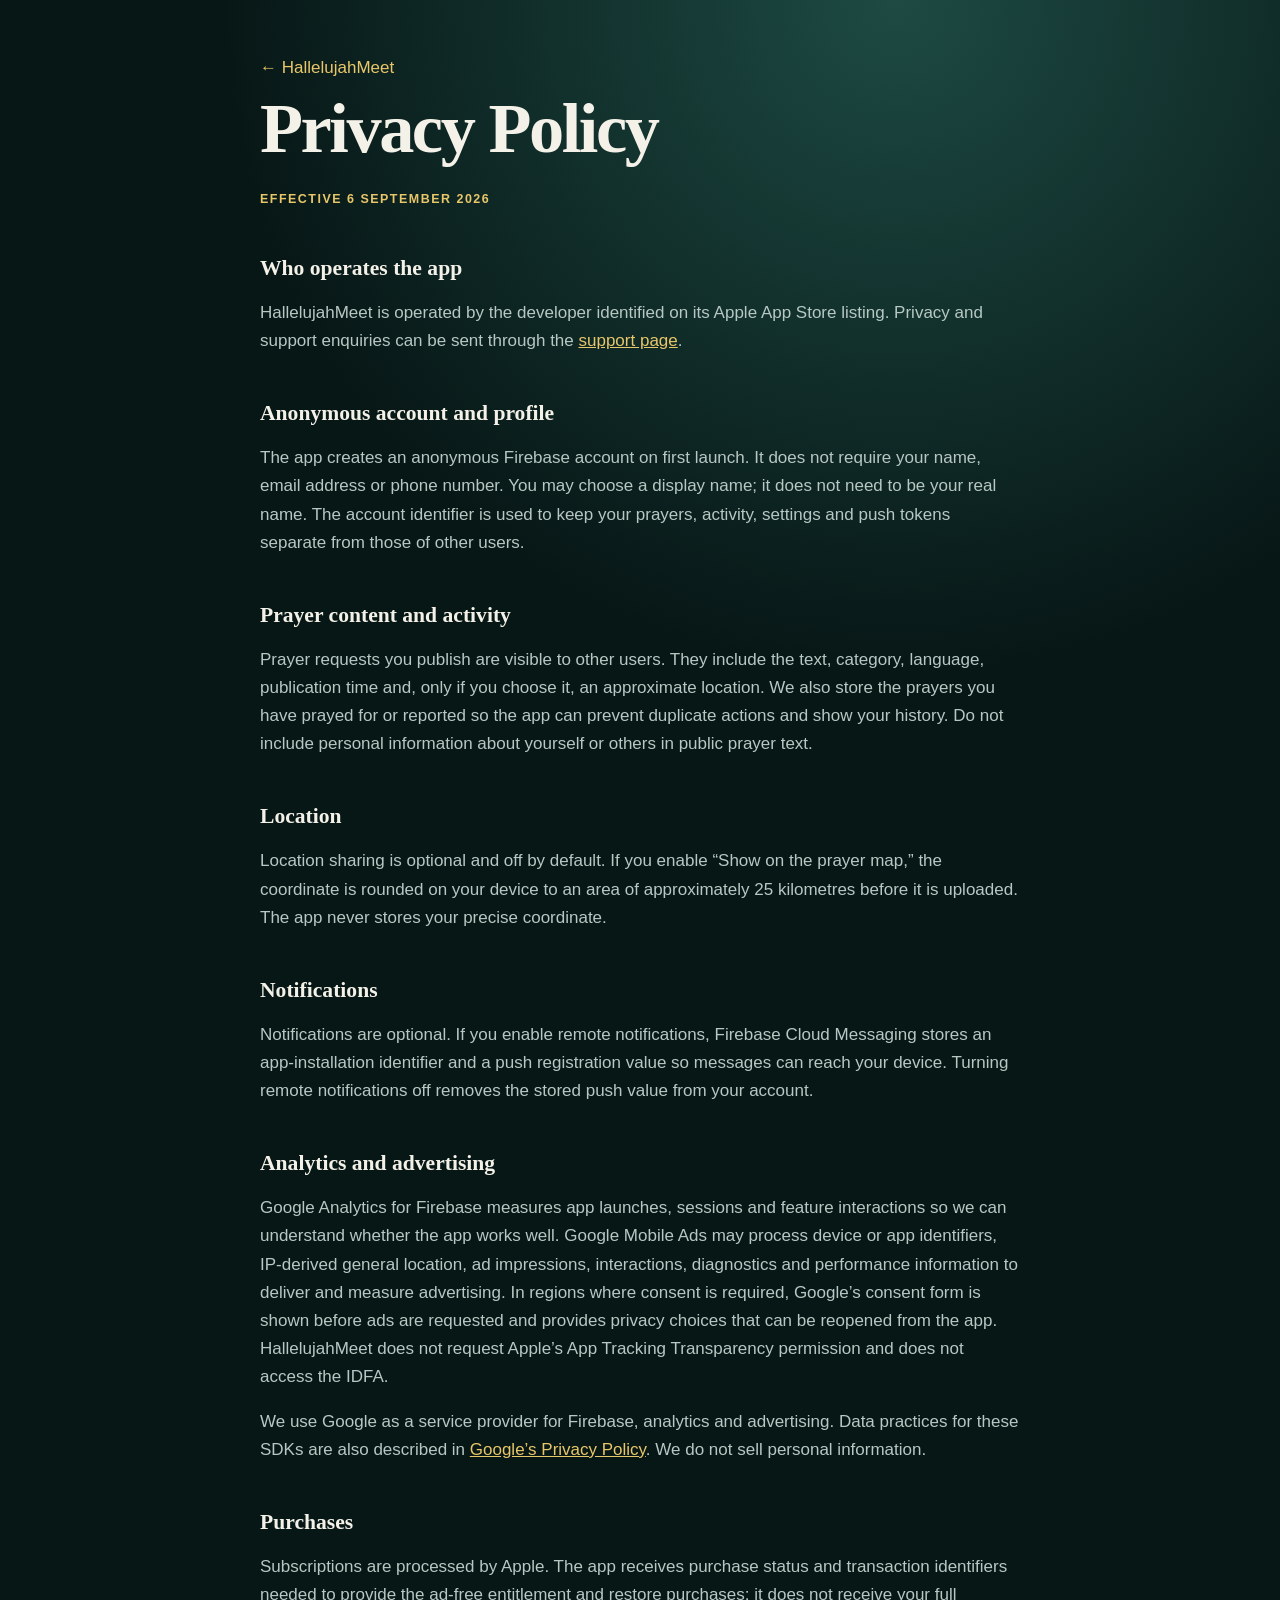
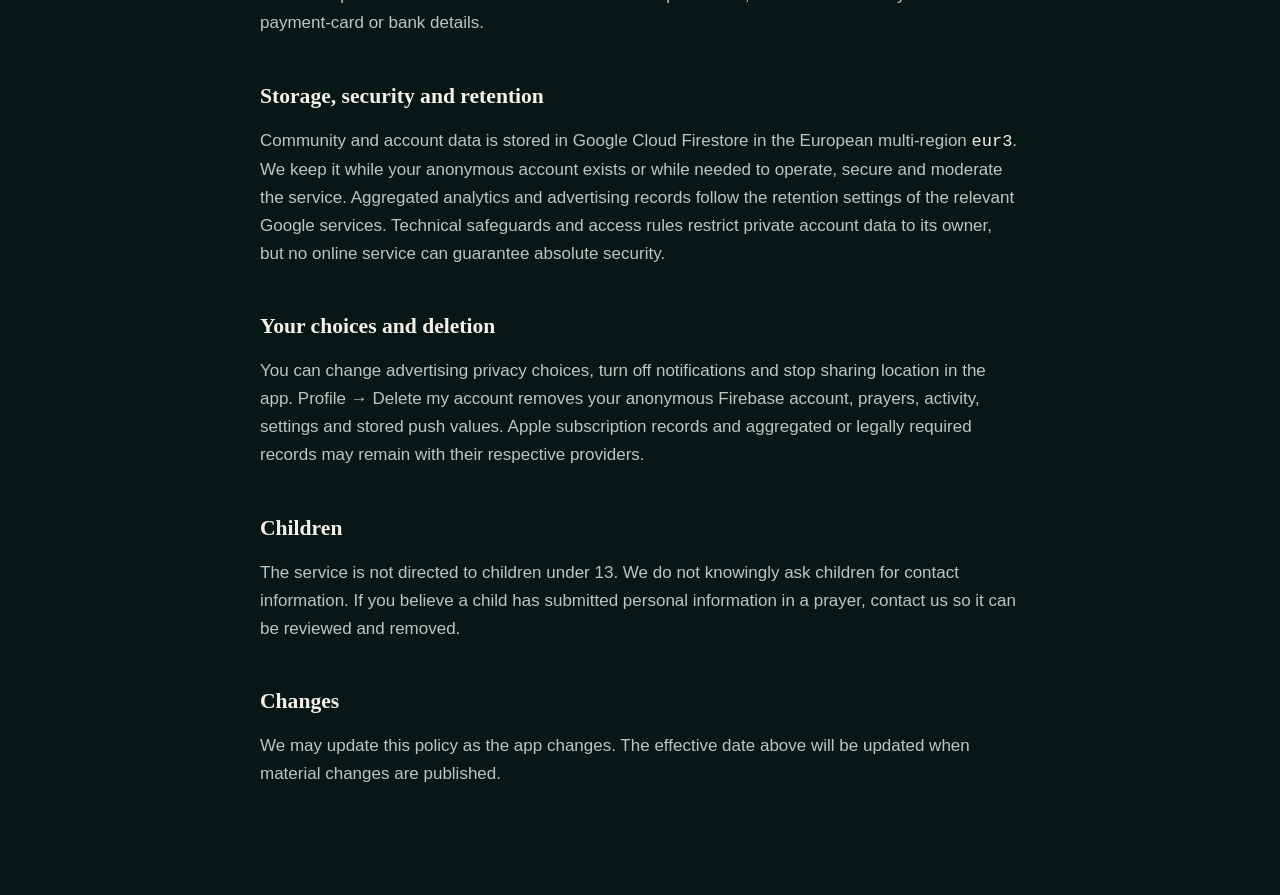
==== privacy.html @ e1a0b3e7 "Create privacy.html" ====
<!doctype html>
<html lang="en">
<head>
  <meta charset="utf-8">
  <meta name="viewport" content="width=device-width, initial-scale=1">
  <title>Privacy Policy – HallelujahMeet</title>
  <meta name="description" content="Privacy Policy for the HallelujahMeet iOS app.">
  <link rel="stylesheet" href="style.css">
</head>
<body>
  <main class="document">
    <a class="back" href="index.html">← HallelujahMeet</a>
    <h1>Privacy Policy</h1>
    <p class="updated">Effective 6 September 2026</p>

    <h2>Who operates the app</h2>
    <p>HallelujahMeet is operated by the developer identified on its Apple App Store listing. Privacy and support enquiries can be sent through the <a href="support.html">support page</a>.</p>

    <h2>Anonymous account and profile</h2>
    <p>The app creates an anonymous Firebase account on first launch. It does not require your name, email address or phone number. You may choose a display name; it does not need to be your real name. The account identifier is used to keep your prayers, activity, settings and push tokens separate from those of other users.</p>

    <h2>Prayer content and activity</h2>
    <p>Prayer requests you publish are visible to other users. They include the text, category, language, publication time and, only if you choose it, an approximate location. We also store the prayers you have prayed for or reported so the app can prevent duplicate actions and show your history. Do not include personal information about yourself or others in public prayer text.</p>

    <h2>Location</h2>
    <p>Location sharing is optional and off by default. If you enable “Show on the prayer map,” the coordinate is rounded on your device to an area of approximately 25 kilometres before it is uploaded. The app never stores your precise coordinate.</p>

    <h2>Notifications</h2>
    <p>Notifications are optional. If you enable remote notifications, Firebase Cloud Messaging stores an app-installation identifier and a push registration value so messages can reach your device. Turning remote notifications off removes the stored push value from your account.</p>

    <h2>Analytics and advertising</h2>
    <p>Google Analytics for Firebase measures app launches, sessions and feature interactions so we can understand whether the app works well. Google Mobile Ads may process device or app identifiers, IP-derived general location, ad impressions, interactions, diagnostics and performance information to deliver and measure advertising. In regions where consent is required, Google’s consent form is shown before ads are requested and provides privacy choices that can be reopened from the app. HallelujahMeet does not request Apple’s App Tracking Transparency permission and does not access the IDFA.</p>
    <p>We use Google as a service provider for Firebase, analytics and advertising. Data practices for these SDKs are also described in <a href="https://policies.google.com/privacy">Google’s Privacy Policy</a>. We do not sell personal information.</p>

    <h2>Purchases</h2>
    <p>Subscriptions are processed by Apple. The app receives purchase status and transaction identifiers needed to provide the ad-free entitlement and restore purchases; it does not receive your full payment-card or bank details.</p>

    <h2>Storage, security and retention</h2>
    <p>Community and account data is stored in Google Cloud Firestore in the European multi-region <code>eur3</code>. We keep it while your anonymous account exists or while needed to operate, secure and moderate the service. Aggregated analytics and advertising records follow the retention settings of the relevant Google services. Technical safeguards and access rules restrict private account data to its owner, but no online service can guarantee absolute security.</p>

    <h2>Your choices and deletion</h2>
    <p>You can change advertising privacy choices, turn off notifications and stop sharing location in the app. Profile → Delete my account removes your anonymous Firebase account, prayers, activity, settings and stored push values. Apple subscription records and aggregated or legally required records may remain with their respective providers.</p>

    <h2>Children</h2>
    <p>The service is not directed to children under 13. We do not knowingly ask children for contact information. If you believe a child has submitted personal information in a prayer, contact us so it can be reviewed and removed.</p>

    <h2>Changes</h2>
    <p>We may update this policy as the app changes. The effective date above will be updated when material changes are published.</p>
  </main>
</body>
</html>
---- style.css ----
:root {
  color-scheme: dark;
  --bg: #071716;
  --panel: #102725;
  --text: #f4f1e8;
  --muted: #b7c8c3;
  --accent: #e8c66a;
  --line: rgba(255,255,255,.12);
}
* { box-sizing: border-box; }
body {
  margin: 0;
  min-height: 100vh;
  font: 17px/1.65 ui-sans-serif, -apple-system, BlinkMacSystemFont, "Segoe UI", sans-serif;
  color: var(--text);
  background: radial-gradient(circle at 70% 0%, #1d4a43 0, var(--bg) 42rem);
}
main { width: min(760px, calc(100% - 40px)); margin: 0 auto; padding: 12vh 0 10vh; }
.document { padding-top: 54px; }
h1 { max-width: 680px; margin: .15em 0 .35em; font: 700 clamp(2.4rem, 9vw, 5.5rem)/1.02 ui-serif, Georgia, serif; letter-spacing: -.035em; }
.document h1 { font-size: clamp(2.3rem, 7vw, 4.4rem); }
h2 { margin: 2.1em 0 .35em; font: 650 1.35rem/1.25 ui-serif, Georgia, serif; }
p { color: var(--muted); }
a { color: var(--accent); }
.eyebrow, .updated { color: var(--accent); text-transform: uppercase; letter-spacing: .12em; font-size: .78rem; font-weight: 700; }
nav { display: grid; gap: 14px; margin-top: 42px; }
.card { display: flex; justify-content: space-between; gap: 20px; padding: 22px; border: 1px solid var(--line); border-radius: 18px; background: var(--panel); text-decoration: none; }
.card strong { color: var(--text); }
.card span { color: var(--muted); text-align: right; }
.back { text-decoration: none; }
code { color: var(--text); }
@media (max-width: 520px) { .card { flex-direction: column; } .card span { text-align: left; } }
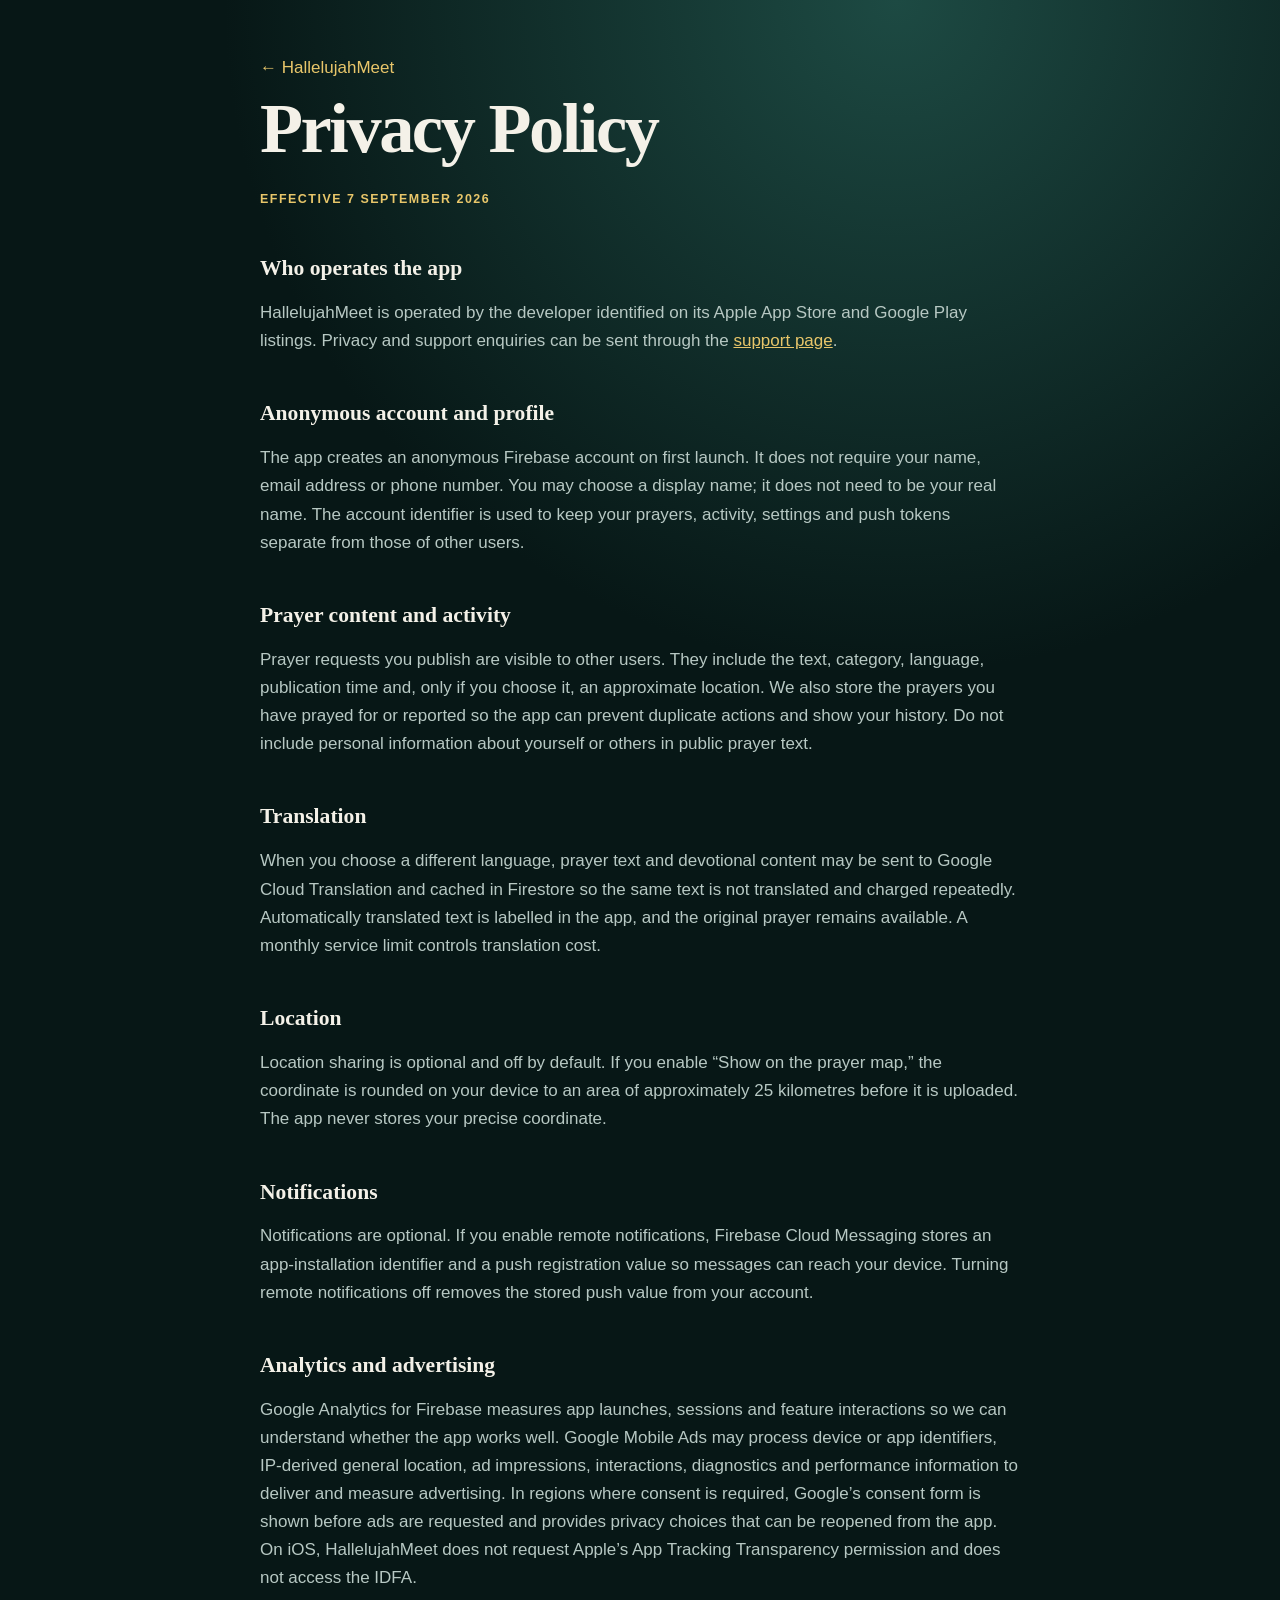
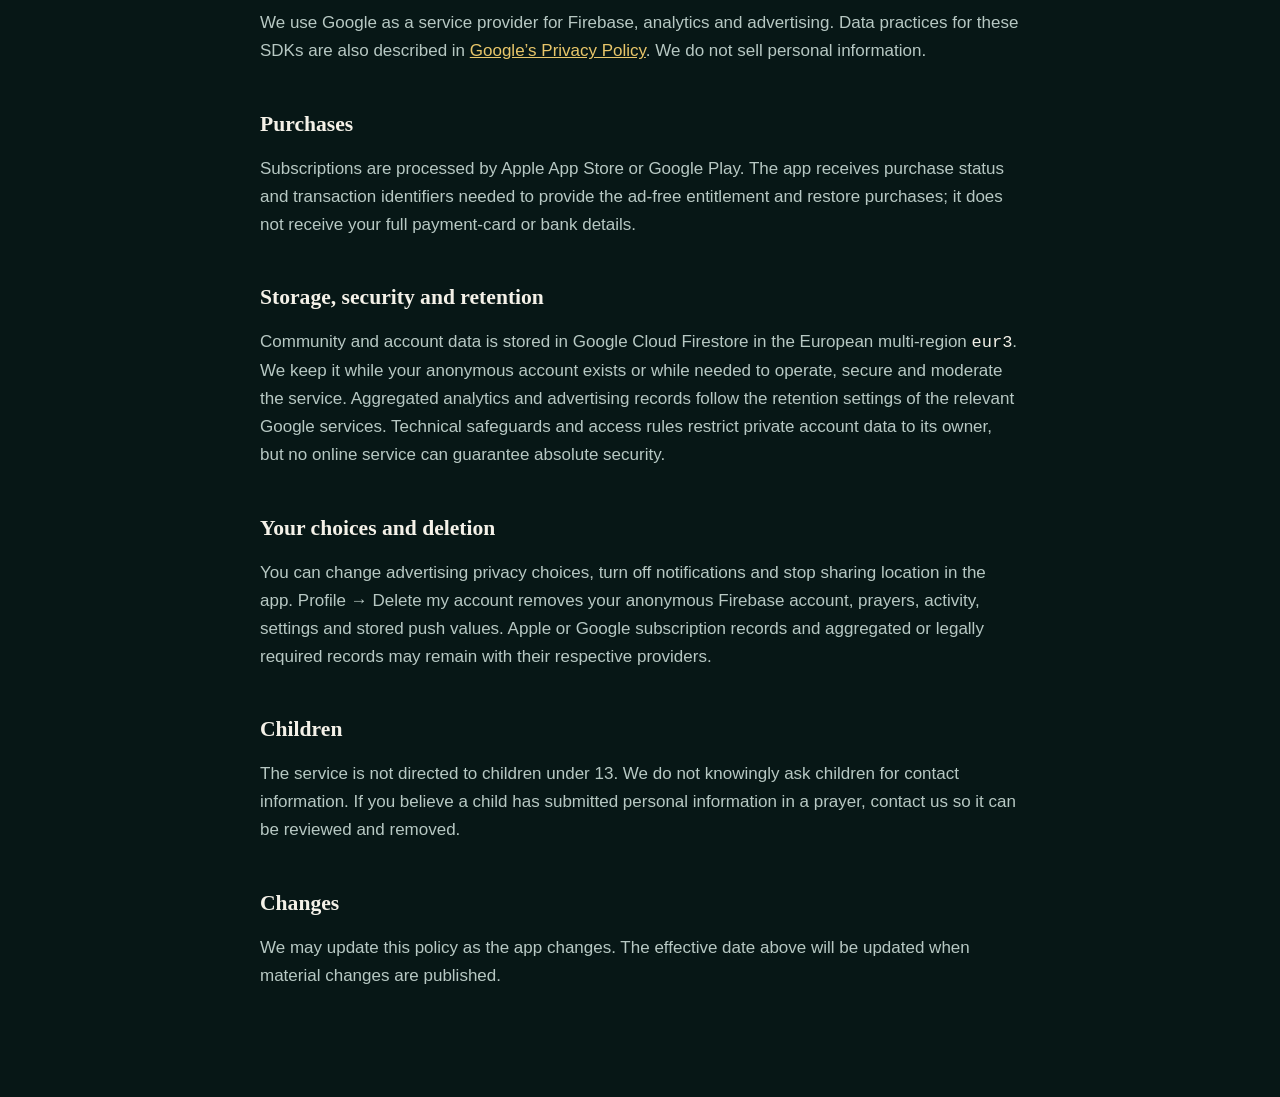
==== commit ab5467a0: "Add Android and translation privacy details" ====
--- a/privacy.html
+++ b/privacy.html
@@ -4,23 +4,26 @@
   <meta charset="utf-8">
   <meta name="viewport" content="width=device-width, initial-scale=1">
   <title>Privacy Policy – HallelujahMeet</title>
-  <meta name="description" content="Privacy Policy for the HallelujahMeet iOS app.">
+  <meta name="description" content="Privacy Policy for the HallelujahMeet iOS and Android apps.">
   <link rel="stylesheet" href="style.css">
 </head>
 <body>
   <main class="document">
     <a class="back" href="index.html">← HallelujahMeet</a>
     <h1>Privacy Policy</h1>
-    <p class="updated">Effective 6 September 2026</p>
+    <p class="updated">Effective 7 September 2026</p>
 
     <h2>Who operates the app</h2>
-    <p>HallelujahMeet is operated by the developer identified on its Apple App Store listing. Privacy and support enquiries can be sent through the <a href="support.html">support page</a>.</p>
+    <p>HallelujahMeet is operated by the developer identified on its Apple App Store and Google Play listings. Privacy and support enquiries can be sent through the <a href="support.html">support page</a>.</p>
 
     <h2>Anonymous account and profile</h2>
     <p>The app creates an anonymous Firebase account on first launch. It does not require your name, email address or phone number. You may choose a display name; it does not need to be your real name. The account identifier is used to keep your prayers, activity, settings and push tokens separate from those of other users.</p>
 
     <h2>Prayer content and activity</h2>
     <p>Prayer requests you publish are visible to other users. They include the text, category, language, publication time and, only if you choose it, an approximate location. We also store the prayers you have prayed for or reported so the app can prevent duplicate actions and show your history. Do not include personal information about yourself or others in public prayer text.</p>
+
+    <h2>Translation</h2>
+    <p>When you choose a different language, prayer text and devotional content may be sent to Google Cloud Translation and cached in Firestore so the same text is not translated and charged repeatedly. Automatically translated text is labelled in the app, and the original prayer remains available. A monthly service limit controls translation cost.</p>
 
     <h2>Location</h2>
     <p>Location sharing is optional and off by default. If you enable “Show on the prayer map,” the coordinate is rounded on your device to an area of approximately 25 kilometres before it is uploaded. The app never stores your precise coordinate.</p>
@@ -29,17 +32,17 @@
     <p>Notifications are optional. If you enable remote notifications, Firebase Cloud Messaging stores an app-installation identifier and a push registration value so messages can reach your device. Turning remote notifications off removes the stored push value from your account.</p>
 
     <h2>Analytics and advertising</h2>
-    <p>Google Analytics for Firebase measures app launches, sessions and feature interactions so we can understand whether the app works well. Google Mobile Ads may process device or app identifiers, IP-derived general location, ad impressions, interactions, diagnostics and performance information to deliver and measure advertising. In regions where consent is required, Google’s consent form is shown before ads are requested and provides privacy choices that can be reopened from the app. HallelujahMeet does not request Apple’s App Tracking Transparency permission and does not access the IDFA.</p>
+    <p>Google Analytics for Firebase measures app launches, sessions and feature interactions so we can understand whether the app works well. Google Mobile Ads may process device or app identifiers, IP-derived general location, ad impressions, interactions, diagnostics and performance information to deliver and measure advertising. In regions where consent is required, Google’s consent form is shown before ads are requested and provides privacy choices that can be reopened from the app. On iOS, HallelujahMeet does not request Apple’s App Tracking Transparency permission and does not access the IDFA.</p>
     <p>We use Google as a service provider for Firebase, analytics and advertising. Data practices for these SDKs are also described in <a href="https://policies.google.com/privacy">Google’s Privacy Policy</a>. We do not sell personal information.</p>
 
     <h2>Purchases</h2>
-    <p>Subscriptions are processed by Apple. The app receives purchase status and transaction identifiers needed to provide the ad-free entitlement and restore purchases; it does not receive your full payment-card or bank details.</p>
+    <p>Subscriptions are processed by Apple App Store or Google Play. The app receives purchase status and transaction identifiers needed to provide the ad-free entitlement and restore purchases; it does not receive your full payment-card or bank details.</p>
 
     <h2>Storage, security and retention</h2>
     <p>Community and account data is stored in Google Cloud Firestore in the European multi-region <code>eur3</code>. We keep it while your anonymous account exists or while needed to operate, secure and moderate the service. Aggregated analytics and advertising records follow the retention settings of the relevant Google services. Technical safeguards and access rules restrict private account data to its owner, but no online service can guarantee absolute security.</p>
 
     <h2>Your choices and deletion</h2>
-    <p>You can change advertising privacy choices, turn off notifications and stop sharing location in the app. Profile → Delete my account removes your anonymous Firebase account, prayers, activity, settings and stored push values. Apple subscription records and aggregated or legally required records may remain with their respective providers.</p>
+    <p>You can change advertising privacy choices, turn off notifications and stop sharing location in the app. Profile → Delete my account removes your anonymous Firebase account, prayers, activity, settings and stored push values. Apple or Google subscription records and aggregated or legally required records may remain with their respective providers.</p>
 
     <h2>Children</h2>
     <p>The service is not directed to children under 13. We do not knowingly ask children for contact information. If you believe a child has submitted personal information in a prayer, contact us so it can be reviewed and removed.</p>
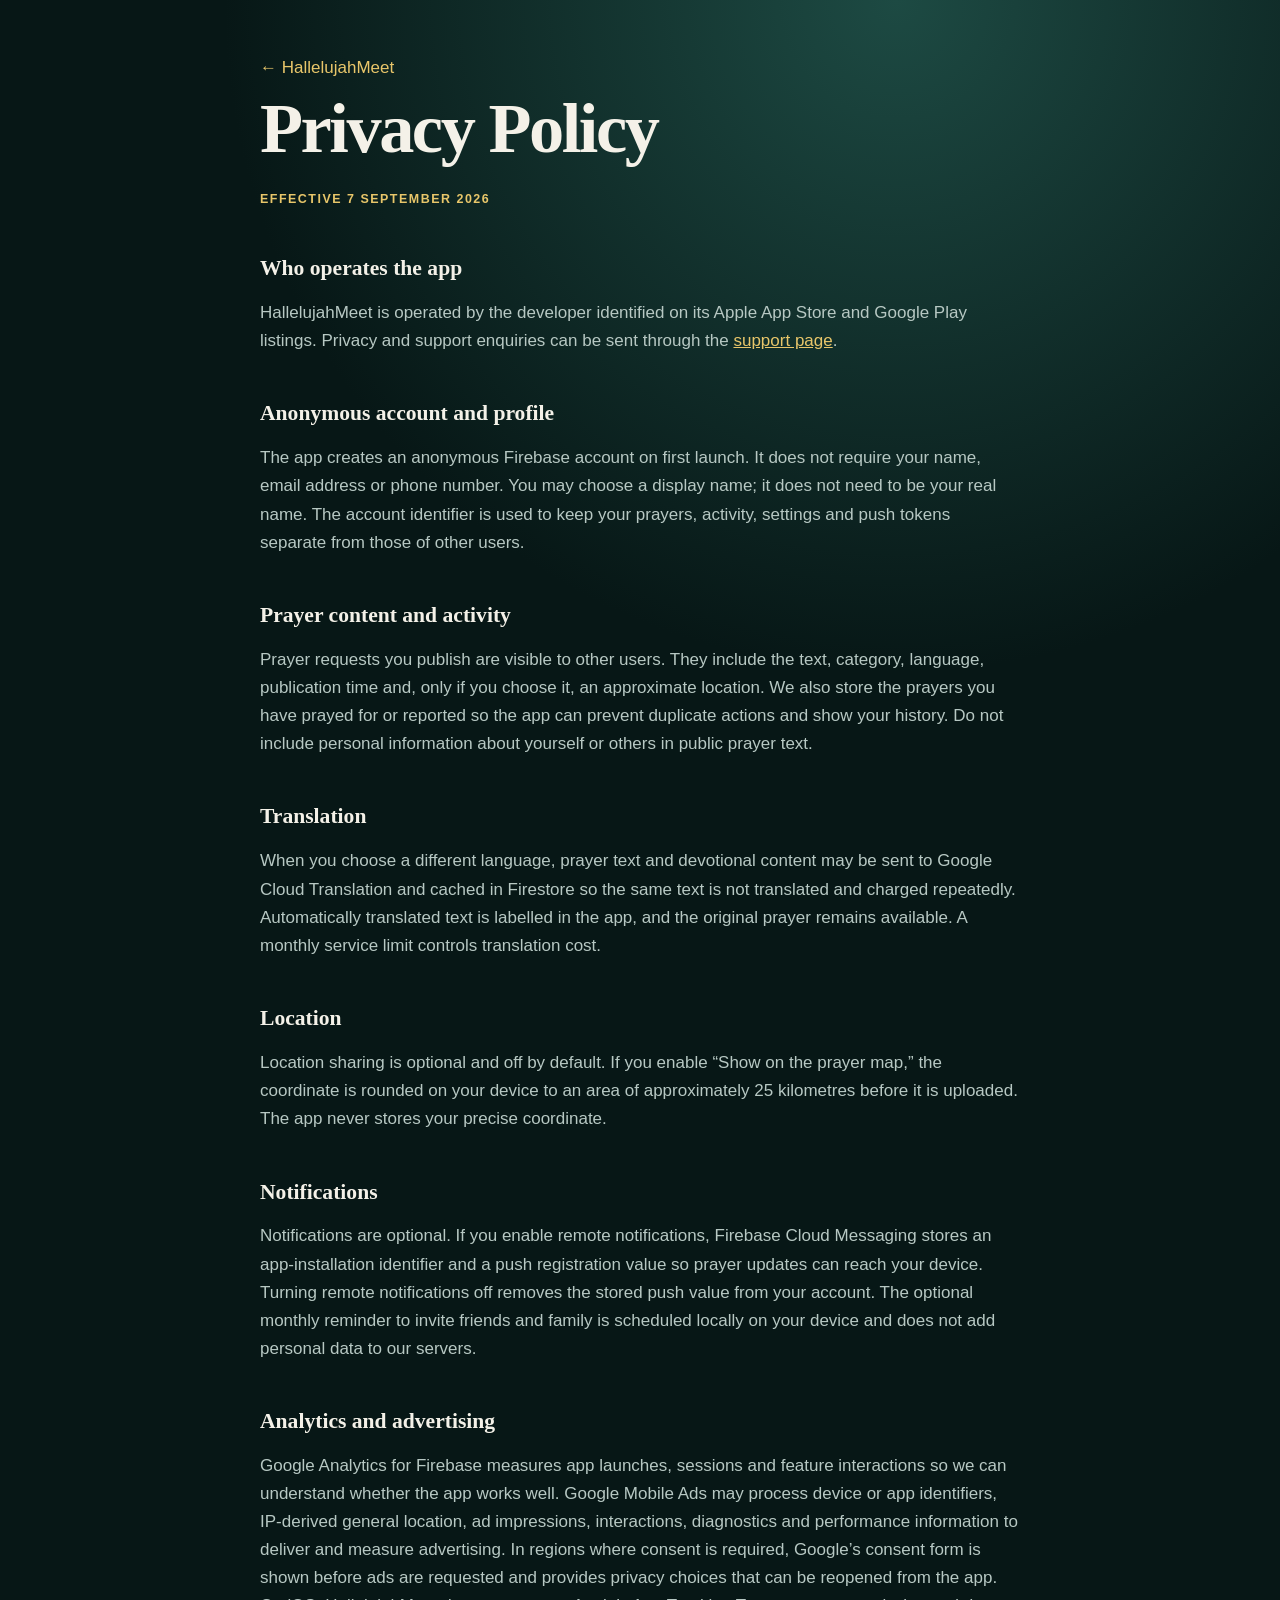
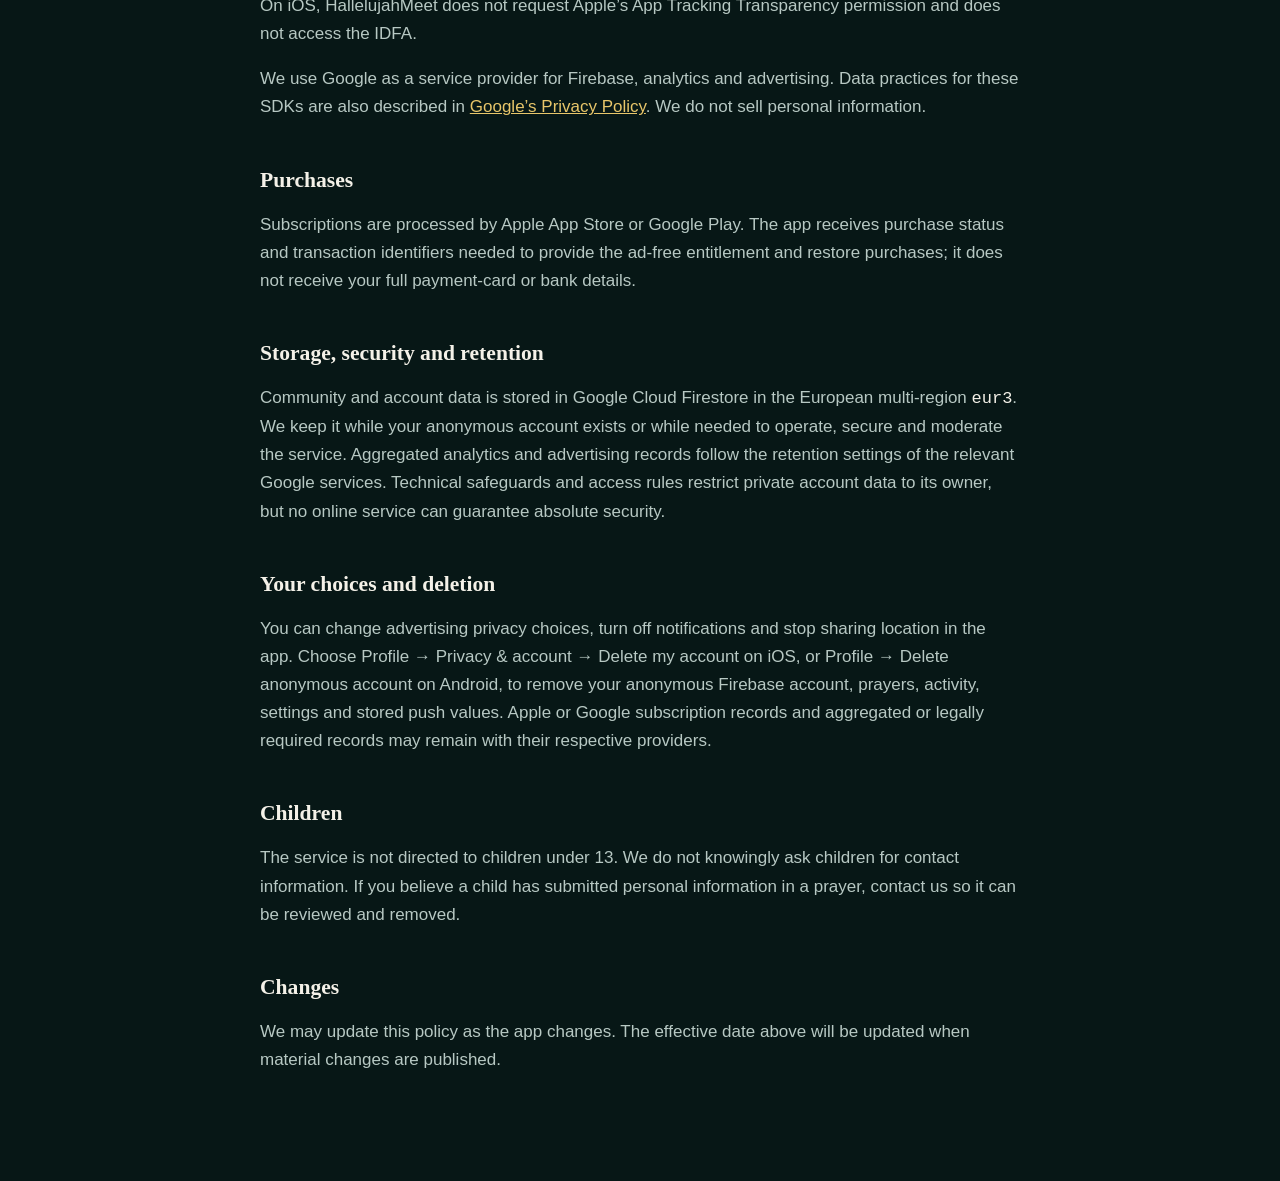
==== commit 3157320d: "Document monthly invite reminder and Android deletion" ====
--- a/privacy.html
+++ b/privacy.html
@@ -29,7 +29,7 @@
     <p>Location sharing is optional and off by default. If you enable “Show on the prayer map,” the coordinate is rounded on your device to an area of approximately 25 kilometres before it is uploaded. The app never stores your precise coordinate.</p>
 
     <h2>Notifications</h2>
-    <p>Notifications are optional. If you enable remote notifications, Firebase Cloud Messaging stores an app-installation identifier and a push registration value so messages can reach your device. Turning remote notifications off removes the stored push value from your account.</p>
+    <p>Notifications are optional. If you enable remote notifications, Firebase Cloud Messaging stores an app-installation identifier and a push registration value so prayer updates can reach your device. Turning remote notifications off removes the stored push value from your account. The optional monthly reminder to invite friends and family is scheduled locally on your device and does not add personal data to our servers.</p>
 
     <h2>Analytics and advertising</h2>
     <p>Google Analytics for Firebase measures app launches, sessions and feature interactions so we can understand whether the app works well. Google Mobile Ads may process device or app identifiers, IP-derived general location, ad impressions, interactions, diagnostics and performance information to deliver and measure advertising. In regions where consent is required, Google’s consent form is shown before ads are requested and provides privacy choices that can be reopened from the app. On iOS, HallelujahMeet does not request Apple’s App Tracking Transparency permission and does not access the IDFA.</p>
@@ -42,7 +42,7 @@
     <p>Community and account data is stored in Google Cloud Firestore in the European multi-region <code>eur3</code>. We keep it while your anonymous account exists or while needed to operate, secure and moderate the service. Aggregated analytics and advertising records follow the retention settings of the relevant Google services. Technical safeguards and access rules restrict private account data to its owner, but no online service can guarantee absolute security.</p>
 
     <h2>Your choices and deletion</h2>
-    <p>You can change advertising privacy choices, turn off notifications and stop sharing location in the app. Profile → Delete my account removes your anonymous Firebase account, prayers, activity, settings and stored push values. Apple or Google subscription records and aggregated or legally required records may remain with their respective providers.</p>
+    <p>You can change advertising privacy choices, turn off notifications and stop sharing location in the app. Choose Profile → Privacy &amp; account → Delete my account on iOS, or Profile → Delete anonymous account on Android, to remove your anonymous Firebase account, prayers, activity, settings and stored push values. Apple or Google subscription records and aggregated or legally required records may remain with their respective providers.</p>
 
     <h2>Children</h2>
     <p>The service is not directed to children under 13. We do not knowingly ask children for contact information. If you believe a child has submitted personal information in a prayer, contact us so it can be reviewed and removed.</p>
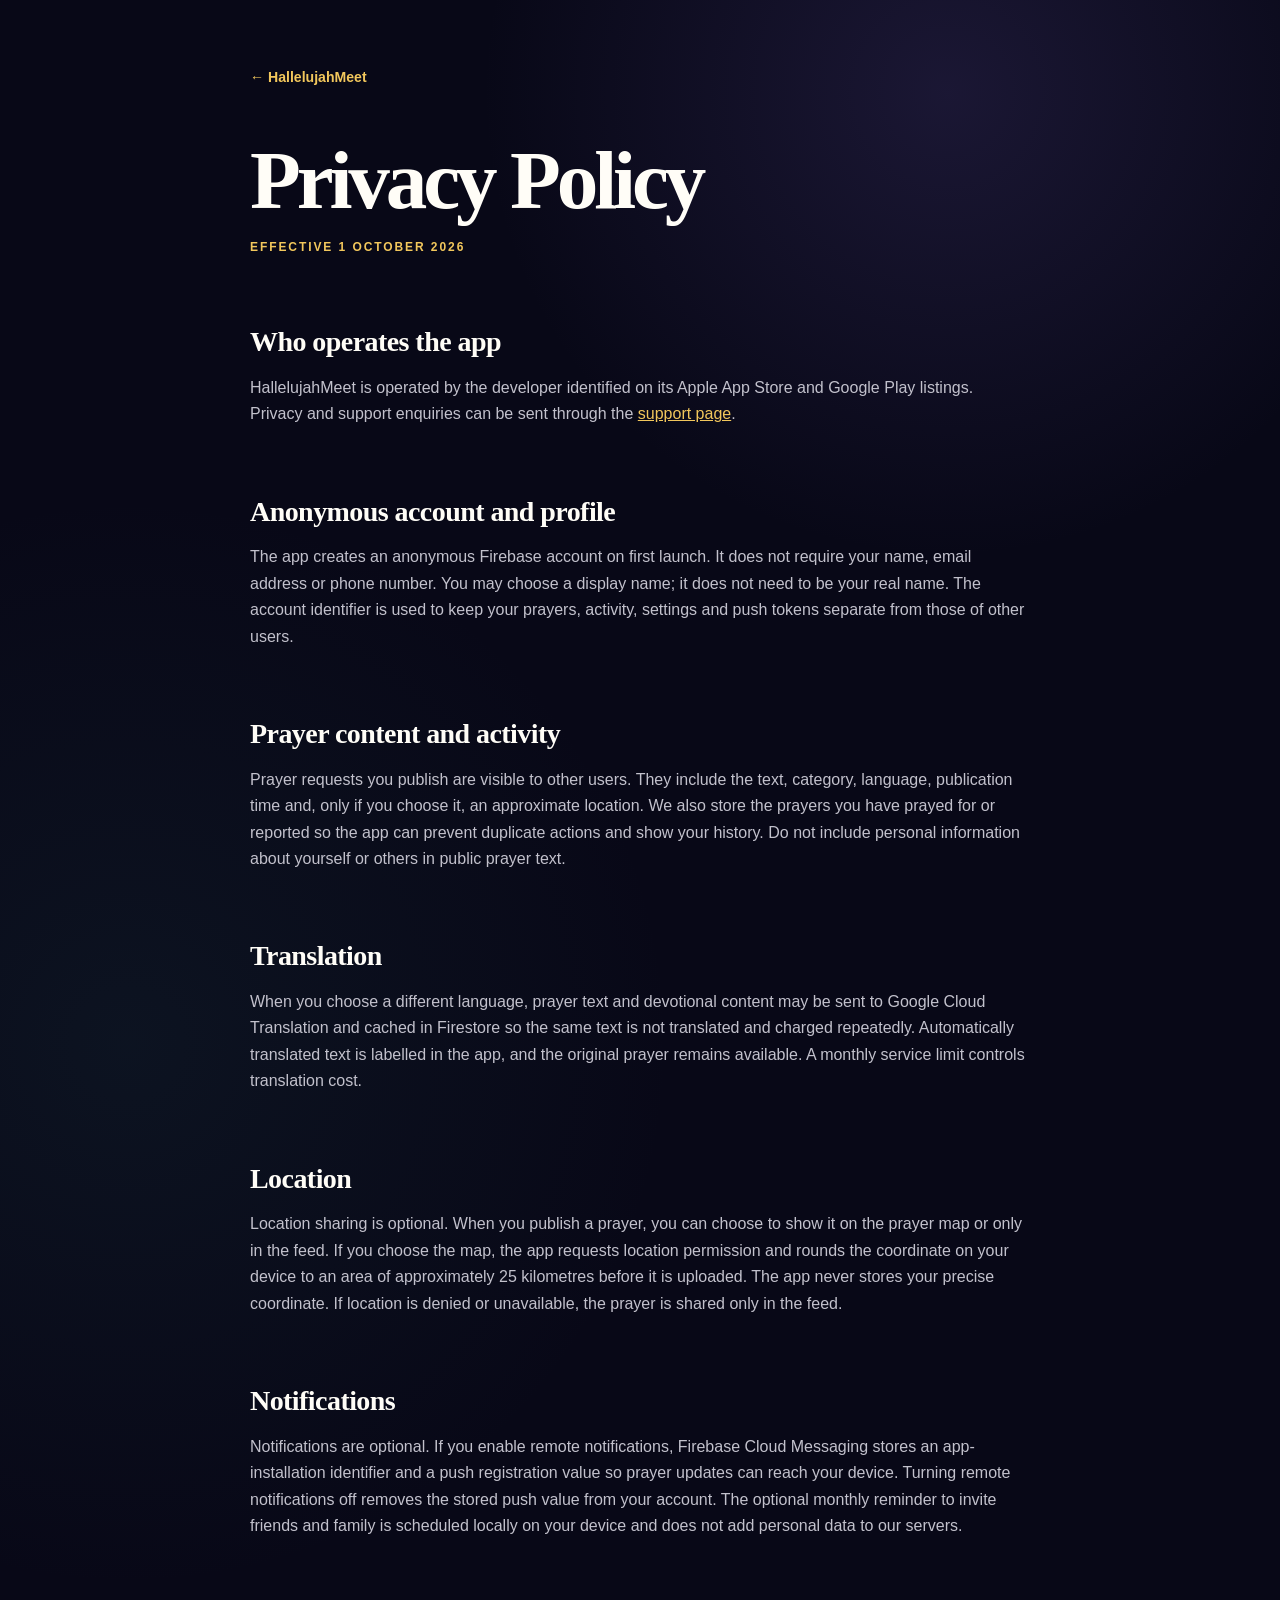
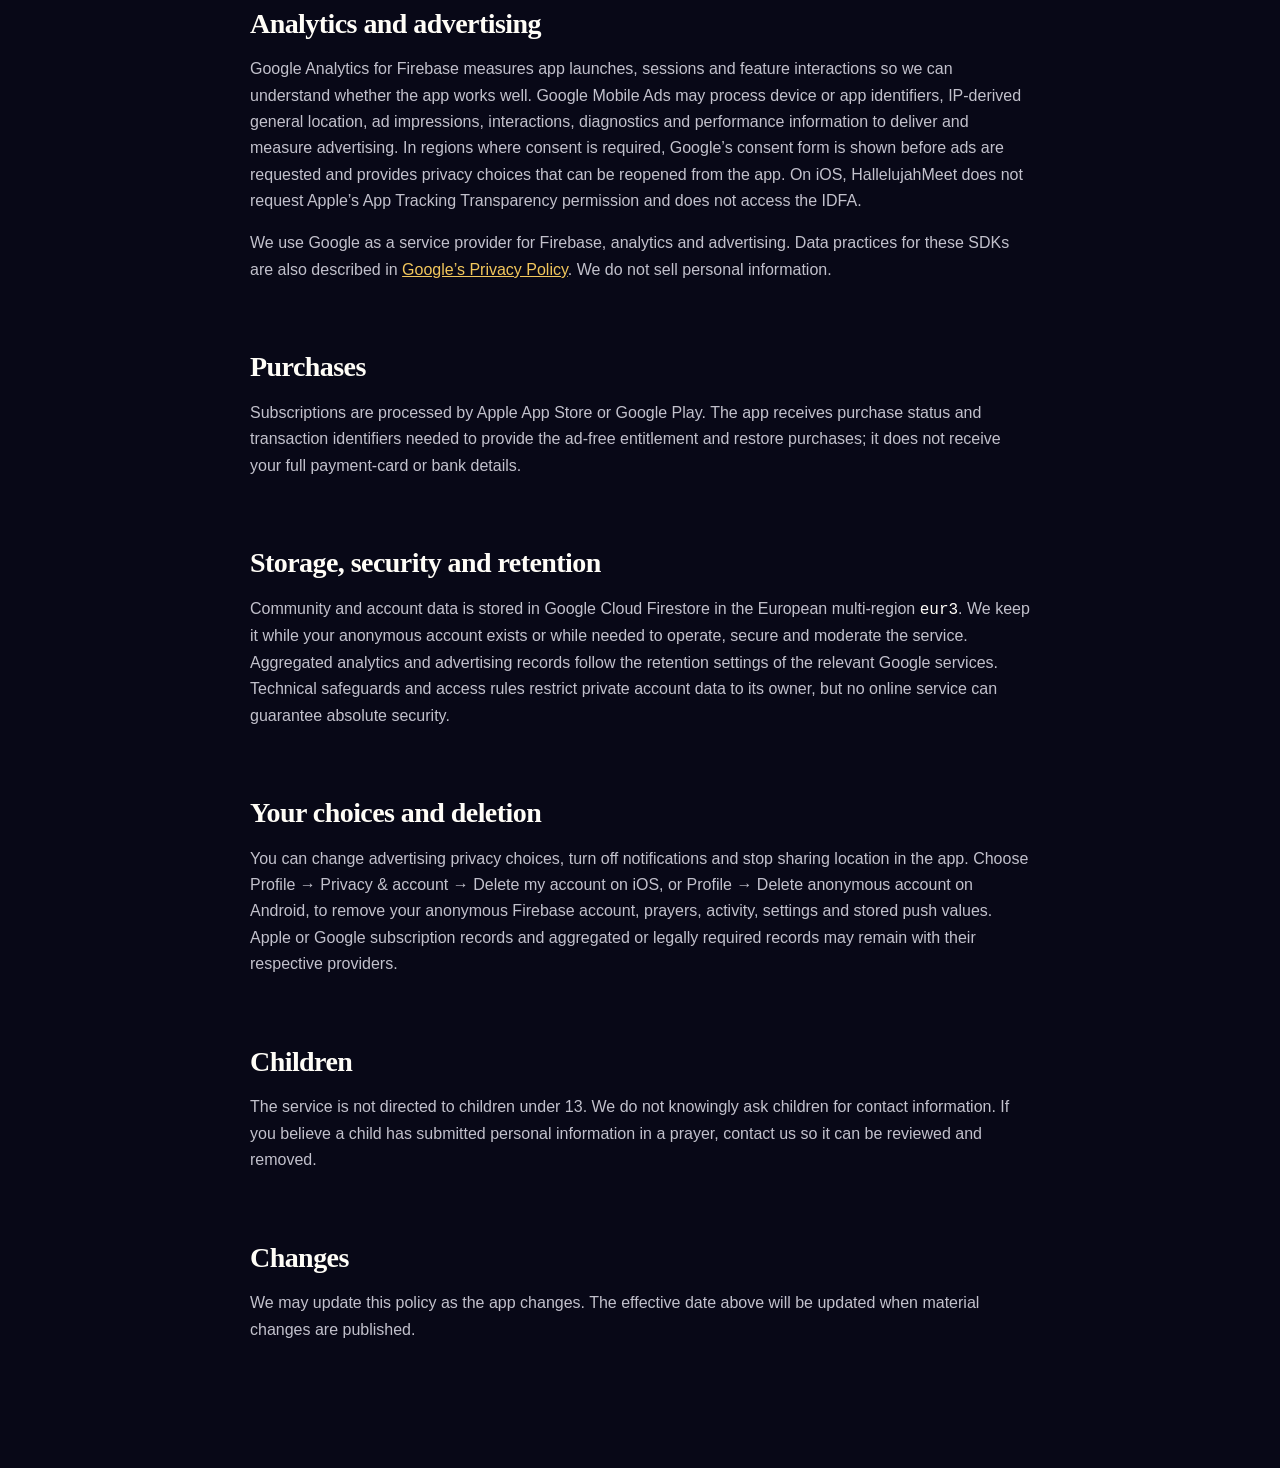
==== commit dd86250a: "Clarify optional prayer map location sharing" ====
--- a/privacy.html
+++ b/privacy.html
@@ -11,7 +11,7 @@
   <main class="document">
     <a class="back" href="index.html">← HallelujahMeet</a>
     <h1>Privacy Policy</h1>
-    <p class="updated">Effective 7 September 2026</p>
+    <p class="updated">Effective 1 October 2026</p>
 
     <h2>Who operates the app</h2>
     <p>HallelujahMeet is operated by the developer identified on its Apple App Store and Google Play listings. Privacy and support enquiries can be sent through the <a href="support.html">support page</a>.</p>
@@ -26,7 +26,7 @@
     <p>When you choose a different language, prayer text and devotional content may be sent to Google Cloud Translation and cached in Firestore so the same text is not translated and charged repeatedly. Automatically translated text is labelled in the app, and the original prayer remains available. A monthly service limit controls translation cost.</p>
 
     <h2>Location</h2>
-    <p>Location sharing is optional and off by default. If you enable “Show on the prayer map,” the coordinate is rounded on your device to an area of approximately 25 kilometres before it is uploaded. The app never stores your precise coordinate.</p>
+    <p>Location sharing is optional. When you publish a prayer, you can choose to show it on the prayer map or only in the feed. If you choose the map, the app requests location permission and rounds the coordinate on your device to an area of approximately 25 kilometres before it is uploaded. The app never stores your precise coordinate. If location is denied or unavailable, the prayer is shared only in the feed.</p>
 
     <h2>Notifications</h2>
     <p>Notifications are optional. If you enable remote notifications, Firebase Cloud Messaging stores an app-installation identifier and a push registration value so prayer updates can reach your device. Turning remote notifications off removes the stored push value from your account. The optional monthly reminder to invite friends and family is scheduled locally on your device and does not add personal data to our servers.</p>
--- a/style.css
+++ b/style.css
@@ -1,32 +1,532 @@
 :root {
   color-scheme: dark;
-  --bg: #071716;
-  --panel: #102725;
-  --text: #f4f1e8;
-  --muted: #b7c8c3;
-  --accent: #e8c66a;
-  --line: rgba(255,255,255,.12);
-}
+  --bg: #080817;
+  --bg-soft: #0d0d26;
+  --panel: #141431;
+  --panel-light: #1a1a3e;
+  --text: #fffdf7;
+  --muted: #aaa9ba;
+  --gold: #f2c75c;
+  --gold-soft: #ffe7a0;
+  --blue: #8da6ff;
+  --green: #74d69a;
+  --line: rgba(255, 255, 255, .1);
+  --serif: Georgia, "Times New Roman", serif;
+  --sans: Inter, ui-sans-serif, -apple-system, BlinkMacSystemFont, "Segoe UI", sans-serif;
+}
+
 * { box-sizing: border-box; }
+html { scroll-behavior: smooth; }
 body {
   margin: 0;
-  min-height: 100vh;
-  font: 17px/1.65 ui-sans-serif, -apple-system, BlinkMacSystemFont, "Segoe UI", sans-serif;
+  min-width: 320px;
+  overflow-x: clip;
   color: var(--text);
-  background: radial-gradient(circle at 70% 0%, #1d4a43 0, var(--bg) 42rem);
-}
-main { width: min(760px, calc(100% - 40px)); margin: 0 auto; padding: 12vh 0 10vh; }
-.document { padding-top: 54px; }
-h1 { max-width: 680px; margin: .15em 0 .35em; font: 700 clamp(2.4rem, 9vw, 5.5rem)/1.02 ui-serif, Georgia, serif; letter-spacing: -.035em; }
-.document h1 { font-size: clamp(2.3rem, 7vw, 4.4rem); }
-h2 { margin: 2.1em 0 .35em; font: 650 1.35rem/1.25 ui-serif, Georgia, serif; }
+  background:
+    radial-gradient(circle at 74% 3%, rgba(82, 67, 138, .25), transparent 29rem),
+    radial-gradient(circle at 10% 34%, rgba(42, 94, 100, .13), transparent 34rem),
+    var(--bg);
+  font: 16px/1.65 var(--sans);
+  -webkit-font-smoothing: antialiased;
+}
+
+img { max-width: 100%; }
+a { color: inherit; }
 p { color: var(--muted); }
-a { color: var(--accent); }
-.eyebrow, .updated { color: var(--accent); text-transform: uppercase; letter-spacing: .12em; font-size: .78rem; font-weight: 700; }
-nav { display: grid; gap: 14px; margin-top: 42px; }
-.card { display: flex; justify-content: space-between; gap: 20px; padding: 22px; border: 1px solid var(--line); border-radius: 18px; background: var(--panel); text-decoration: none; }
-.card strong { color: var(--text); }
-.card span { color: var(--muted); text-align: right; }
-.back { text-decoration: none; }
-code { color: var(--text); }
-@media (max-width: 520px) { .card { flex-direction: column; } .card span { text-align: left; } }
+
+.skip-link {
+  position: fixed;
+  z-index: 100;
+  top: 10px;
+  left: 10px;
+  padding: 10px 14px;
+  color: var(--bg);
+  background: var(--gold);
+  border-radius: 10px;
+  transform: translateY(-150%);
+}
+.skip-link:focus { transform: translateY(0); }
+
+.site-header {
+  width: min(1180px, calc(100% - 40px));
+  height: 88px;
+  margin: 0 auto;
+  display: flex;
+  align-items: center;
+  justify-content: space-between;
+}
+.brand,
+.footer-brand {
+  display: inline-flex;
+  align-items: center;
+  gap: 12px;
+  text-decoration: none;
+  font-weight: 760;
+  letter-spacing: -.01em;
+}
+.brand img,
+.footer-brand img {
+  border-radius: 12px;
+  box-shadow: 0 8px 30px rgba(242, 199, 92, .12);
+}
+.header-nav {
+  display: flex;
+  align-items: center;
+  gap: 28px;
+}
+.header-nav a,
+.site-footer nav a {
+  color: var(--muted);
+  text-decoration: none;
+  font-size: .9rem;
+  transition: color .2s ease;
+}
+.header-nav a:hover,
+.site-footer nav a:hover { color: var(--text); }
+
+main:not(.document) {
+  width: min(1180px, calc(100% - 40px));
+  margin: 0 auto;
+}
+
+.hero {
+  min-height: min(840px, calc(100vh - 88px));
+  display: grid;
+  grid-template-columns: minmax(0, 1.05fr) minmax(360px, .95fr);
+  gap: clamp(42px, 7vw, 110px);
+  align-items: center;
+  padding: 64px 0 92px;
+  overflow: hidden;
+}
+.hero-copy { position: relative; z-index: 2; }
+.eyebrow,
+.updated {
+  margin: 0 0 20px;
+  color: var(--gold);
+  text-transform: uppercase;
+  letter-spacing: .16em;
+  font-size: .75rem;
+  font-weight: 800;
+}
+.status-dot {
+  display: inline-block;
+  width: 7px;
+  height: 7px;
+  margin-right: 8px;
+  border-radius: 50%;
+  background: var(--green);
+  box-shadow: 0 0 14px var(--green);
+}
+h1,
+h2,
+h3 { text-wrap: balance; }
+h1 {
+  margin: 0;
+  font: 700 clamp(4.4rem, 9vw, 8rem)/.82 var(--serif);
+  letter-spacing: -.065em;
+}
+h1 em {
+  color: var(--gold);
+  font-weight: inherit;
+}
+.hero-lead {
+  max-width: 620px;
+  margin: 38px 0 0;
+  color: #d0cfda;
+  font-size: clamp(1.05rem, 2vw, 1.28rem);
+  line-height: 1.7;
+}
+.hero-rhythm {
+  margin: 20px 0 0;
+  color: var(--gold-soft);
+  font-weight: 700;
+}
+.hero-actions {
+  display: flex;
+  flex-wrap: wrap;
+  gap: 12px;
+  margin-top: 34px;
+}
+.button {
+  min-height: 50px;
+  display: inline-flex;
+  align-items: center;
+  justify-content: center;
+  gap: 12px;
+  padding: 12px 22px;
+  border: 1px solid var(--line);
+  border-radius: 999px;
+  text-decoration: none;
+  font-size: .92rem;
+  font-weight: 760;
+  transition: transform .2s ease, background .2s ease, border-color .2s ease;
+}
+.button:hover { transform: translateY(-2px); }
+.button-primary {
+  color: #0b0b1d;
+  background: var(--gold);
+  border-color: var(--gold);
+}
+.button-secondary { background: rgba(255, 255, 255, .045); }
+
+.hero-visual {
+  position: relative;
+  height: 690px;
+  display: grid;
+  place-items: center;
+}
+.orb {
+  position: absolute;
+  border-radius: 50%;
+  filter: blur(2px);
+  pointer-events: none;
+}
+.orb-one {
+  width: 460px;
+  height: 460px;
+  background: radial-gradient(circle, rgba(242, 199, 92, .18), transparent 68%);
+  animation: breathe 6s ease-in-out infinite;
+}
+.orb-two {
+  top: 3%;
+  right: -18%;
+  width: 360px;
+  height: 360px;
+  background: radial-gradient(circle, rgba(141, 166, 255, .2), transparent 66%);
+}
+.phone {
+  position: relative;
+  overflow: hidden;
+  margin: 0;
+  padding: 7px;
+  border: 1px solid rgba(255, 255, 255, .18);
+  border-radius: 42px;
+  background: #171725;
+  box-shadow: 0 32px 90px rgba(0, 0, 0, .52);
+}
+.phone::before {
+  content: "";
+  position: absolute;
+  z-index: 2;
+  top: 13px;
+  left: 50%;
+  width: 82px;
+  height: 22px;
+  border-radius: 999px;
+  background: #05050d;
+  transform: translateX(-50%);
+}
+.phone img {
+  display: block;
+  width: 100%;
+  height: auto;
+  border-radius: 35px;
+}
+.phone-hero {
+  width: 334px;
+  max-height: 660px;
+  transform: rotate(3deg);
+}
+.floating-note {
+  position: absolute;
+  z-index: 3;
+  left: 0;
+  top: 23%;
+  display: flex;
+  align-items: center;
+  gap: 12px;
+  padding: 15px 18px;
+  border: 1px solid var(--line);
+  border-radius: 17px;
+  background: rgba(22, 22, 48, .88);
+  box-shadow: 0 18px 55px rgba(0, 0, 0, .4);
+  backdrop-filter: blur(18px);
+  font-size: .88rem;
+  line-height: 1.35;
+}
+.spark { color: var(--gold); font-size: 1.35rem; }
+
+.principles {
+  display: grid;
+  grid-template-columns: repeat(3, 1fr);
+  border-block: 1px solid var(--line);
+}
+.principles div {
+  display: flex;
+  flex-direction: column;
+  gap: 3px;
+  padding: 26px 32px;
+  border-right: 1px solid var(--line);
+}
+.principles div:last-child { border-right: 0; }
+.principles strong { font-size: .92rem; }
+.principles span { color: var(--muted); font-size: .8rem; }
+
+.section { padding: 140px 0 70px; }
+.intro {
+  display: grid;
+  grid-template-columns: 1fr 1fr;
+  gap: clamp(50px, 10vw, 150px);
+  align-items: end;
+}
+h2 {
+  margin: 0;
+  font: 700 clamp(2.8rem, 6vw, 5.3rem)/.98 var(--serif);
+  letter-spacing: -.048em;
+}
+.intro-copy p {
+  max-width: 510px;
+  margin: 0 0 8px;
+  color: #cccbd6;
+  font-size: 1.15rem;
+}
+
+.feature-grid {
+  display: grid;
+  grid-template-columns: repeat(2, 1fr);
+  gap: 14px;
+  padding: 42px 0 110px;
+}
+.feature-card {
+  position: relative;
+  min-height: 360px;
+  padding: clamp(28px, 5vw, 50px);
+  border: 1px solid var(--line);
+  border-radius: 28px;
+  background: linear-gradient(145deg, rgba(27, 27, 64, .92), rgba(14, 14, 38, .92));
+  overflow: hidden;
+}
+.feature-card::after {
+  content: "";
+  position: absolute;
+  right: -100px;
+  bottom: -120px;
+  width: 260px;
+  height: 260px;
+  border-radius: 50%;
+  background: radial-gradient(circle, rgba(242, 199, 92, .11), transparent 68%);
+}
+.feature-number {
+  position: absolute;
+  top: 26px;
+  right: 30px;
+  color: #6e6d82;
+  font-size: .72rem;
+  letter-spacing: .15em;
+}
+.feature-icon {
+  width: 54px;
+  height: 54px;
+  display: grid;
+  place-items: center;
+  margin-bottom: 54px;
+  border: 1px solid rgba(242, 199, 92, .25);
+  border-radius: 17px;
+  color: var(--gold);
+  background: rgba(242, 199, 92, .08);
+  font: 700 1.35rem/1 var(--serif);
+}
+.feature-card h3 {
+  max-width: 390px;
+  margin: 0 0 14px;
+  font: 700 clamp(1.55rem, 3vw, 2.2rem)/1.12 var(--serif);
+  letter-spacing: -.03em;
+}
+.feature-card p { max-width: 470px; margin: 0; }
+
+.app-showcase {
+  display: grid;
+  grid-template-columns: .88fr 1.12fr;
+  gap: clamp(50px, 8vw, 110px);
+  align-items: center;
+  padding-bottom: 150px;
+}
+.showcase-copy > p:not(.eyebrow) {
+  max-width: 500px;
+  margin: 28px 0;
+  font-size: 1.08rem;
+}
+.check-list {
+  display: grid;
+  gap: 15px;
+  margin: 32px 0 0;
+  padding: 0;
+  list-style: none;
+  color: #d0cfda;
+}
+.check-list li { display: flex; gap: 12px; }
+.check-list span { color: var(--gold); font-weight: 800; }
+.phones {
+  min-height: 690px;
+  position: relative;
+}
+.phones .phone { position: absolute; width: min(300px, 50%); }
+.phone-left { left: 0; top: 0; transform: rotate(-5deg); }
+.phone-right { right: 0; top: 62px; transform: rotate(5deg); }
+
+.promise {
+  padding: 120px 20px;
+  text-align: center;
+  border-block: 1px solid var(--line);
+}
+.promise-mark {
+  margin-bottom: 20px;
+  color: var(--gold);
+  font-size: 1.8rem;
+}
+.promise blockquote {
+  max-width: 840px;
+  margin: 0 auto 24px;
+  font: italic 600 clamp(2.2rem, 5vw, 4.25rem)/1.08 var(--serif);
+  letter-spacing: -.035em;
+}
+.promise cite {
+  color: var(--gold);
+  text-transform: uppercase;
+  letter-spacing: .14em;
+  font-size: .74rem;
+  font-style: normal;
+  font-weight: 800;
+}
+
+.launch-card {
+  display: grid;
+  grid-template-columns: 1.2fr .8fr;
+  gap: 60px;
+  align-items: center;
+  margin: 130px 0;
+  padding: clamp(34px, 7vw, 78px);
+  border: 1px solid rgba(242, 199, 92, .24);
+  border-radius: 34px;
+  background:
+    radial-gradient(circle at 88% 20%, rgba(242, 199, 92, .14), transparent 17rem),
+    linear-gradient(135deg, #191938, #10102a);
+}
+.launch-card h2 { font-size: clamp(2.5rem, 5vw, 4.5rem); }
+.launch-card p:not(.eyebrow) { max-width: 670px; margin-bottom: 0; }
+.store-status { display: grid; gap: 12px; }
+.store-pill {
+  display: flex;
+  align-items: center;
+  gap: 16px;
+  min-height: 72px;
+  padding: 13px 20px;
+  border: 1px solid var(--line);
+  border-radius: 18px;
+  background: rgba(8, 8, 23, .55);
+}
+.store-pill > span { width: 24px; color: var(--text); text-align: center; }
+.store-pill div { display: flex; flex-direction: column; line-height: 1.15; }
+.store-pill small { color: var(--muted); font-size: .68rem; }
+.store-pill strong { font-size: 1.08rem; }
+
+.site-footer {
+  width: min(1180px, calc(100% - 40px));
+  margin: 0 auto;
+  padding: 38px 0 50px;
+  border-top: 1px solid var(--line);
+  display: grid;
+  grid-template-columns: 1fr auto 1fr;
+  align-items: center;
+  gap: 30px;
+}
+.footer-brand span { display: flex; flex-direction: column; line-height: 1.25; }
+.footer-brand small { color: var(--muted); font-size: .7rem; font-weight: 400; }
+.site-footer nav { display: flex; gap: 24px; }
+.site-footer > p { margin: 0; text-align: right; font-size: .76rem; }
+
+/* Legal and support pages */
+.document {
+  width: min(780px, calc(100% - 40px));
+  margin: 0 auto;
+  padding: 64px 0 110px;
+}
+.document .back {
+  display: inline-flex;
+  margin-bottom: 52px;
+  color: var(--gold);
+  text-decoration: none;
+  font-size: .88rem;
+  font-weight: 700;
+}
+.document h1 {
+  margin: 0 0 18px;
+  font: 700 clamp(3rem, 8vw, 5.2rem)/.95 var(--serif);
+  letter-spacing: -.05em;
+}
+.document h2 {
+  margin: 2.4em 0 .55em;
+  font: 700 clamp(1.35rem, 3vw, 1.75rem)/1.2 var(--serif);
+  letter-spacing: -.02em;
+}
+.document p { color: #c2c1cc; }
+.document a { color: var(--gold); }
+.document code { color: var(--text); }
+.document .updated { color: var(--gold); }
+
+@keyframes breathe {
+  0%, 100% { opacity: .6; transform: scale(.96); }
+  50% { opacity: 1; transform: scale(1.05); }
+}
+
+@media (max-width: 900px) {
+  .hero {
+    min-height: auto;
+    grid-template-columns: 1fr;
+    padding-top: 72px;
+  }
+  .hero-copy { max-width: 720px; }
+  .hero-visual { height: 680px; }
+  .floating-note { left: calc(50% - 250px); }
+  .app-showcase { grid-template-columns: 1fr; }
+  .showcase-copy { max-width: 700px; }
+  .phones { width: min(650px, 100%); margin: 10px auto 0; }
+  .launch-card { grid-template-columns: 1fr; }
+}
+
+@media (max-width: 660px) {
+  .site-header { height: 74px; }
+  .header-nav a:not(:last-child) { display: none; }
+  main:not(.document) { width: min(100% - 28px, 1180px); }
+  .hero { gap: 26px; padding: 50px 0 72px; }
+  h1 { font-size: clamp(4rem, 21vw, 6rem); }
+  .hero-lead { margin-top: 30px; }
+  .hero-visual { height: 590px; }
+  .phone-hero { width: 282px; max-height: 560px; }
+  .floating-note { left: 0; top: 20%; }
+  .principles { grid-template-columns: 1fr; }
+  .principles div { padding: 20px 8px; border-right: 0; border-bottom: 1px solid var(--line); }
+  .principles div:last-child { border-bottom: 0; }
+  .section { padding-top: 100px; }
+  .intro { grid-template-columns: 1fr; gap: 32px; }
+  .feature-grid { grid-template-columns: 1fr; padding-bottom: 70px; }
+  .feature-card { min-height: 320px; }
+  .app-showcase { padding-bottom: 100px; }
+  .phones { min-height: 580px; }
+  .phones .phone { width: 54%; }
+  .phone-left { left: 6px; transform: rotate(-3deg); }
+  .phone-right { right: 6px; transform: rotate(3deg); }
+  .promise { padding: 86px 4px; }
+  .launch-card { margin: 90px 0; padding: 34px 24px; border-radius: 25px; }
+  .site-footer { grid-template-columns: 1fr; }
+  .site-footer nav { order: 3; }
+  .site-footer > p { text-align: left; }
+}
+
+@media (max-width: 420px) {
+  .hero-actions { display: grid; }
+  .button { width: 100%; }
+  .hero-visual { height: 535px; }
+  .phone-hero { width: 252px; max-height: 505px; }
+  .floating-note { font-size: .77rem; }
+  .phones { min-height: 490px; }
+}
+
+@media (prefers-reduced-motion: reduce) {
+  html { scroll-behavior: auto; }
+  *, *::before, *::after { animation-duration: .01ms !important; animation-iteration-count: 1 !important; transition-duration: .01ms !important; }
+}
+
+.store-pill-link { text-decoration: none; transition: border-color .2s ease, background .2s ease; }
+.store-pill-link:hover,
+.store-pill-link:focus-visible { border-color: var(--gold); background: rgba(242, 199, 92, .1); }
